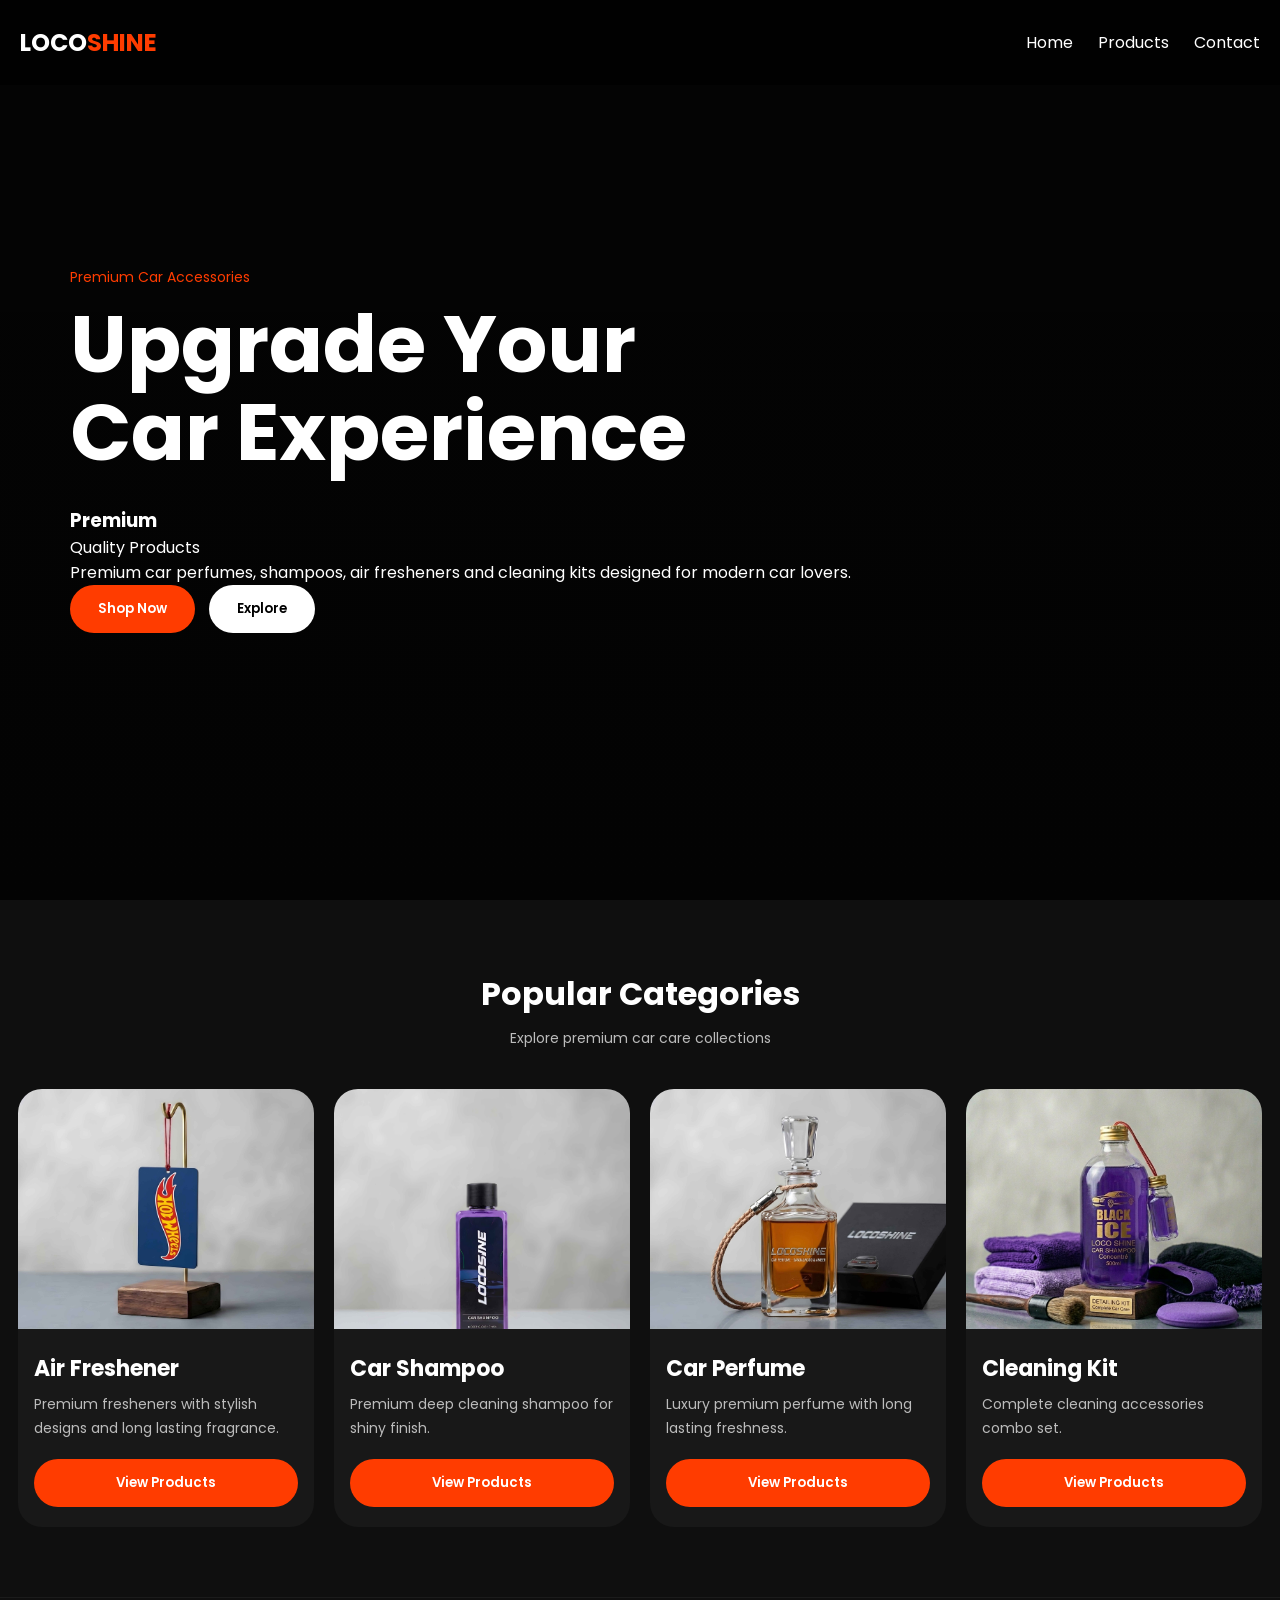
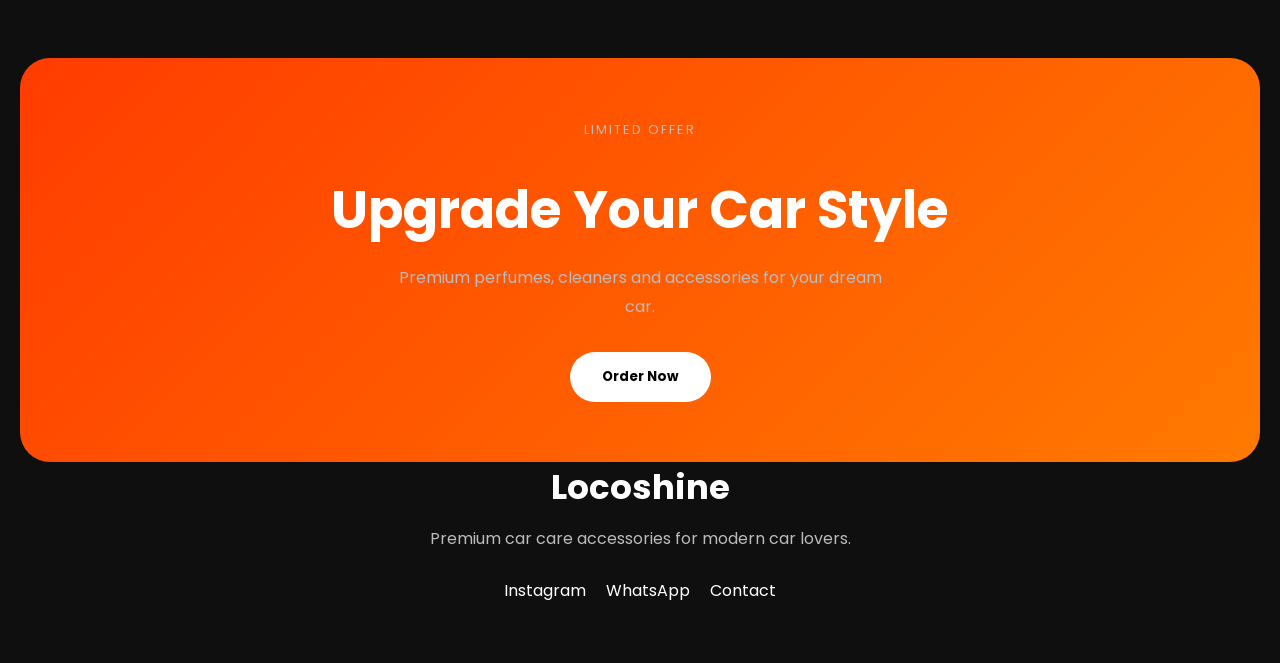
==== index.html @ 73f14bfa "first upload" ====
<!DOCTYPE html>
<html lang="en">

<head>                                                           

<meta charset="UTF-8">

<meta name="viewport" content="width=device-width, initial-scale=1.0">

<title>Locoshine | Premium Car Care & Accessories</title>

<link rel="stylesheet" href="style.css">

<link rel="preconnect" href="https://fonts.googleapis.com">

<link rel="preconnect" href="https://fonts.gstatic.com" crossorigin>

<link href="https://fonts.googleapis.com/css2?family=Poppins:wght@300;400;500;600;700&display=swap" rel="stylesheet">

<link rel="icon" href="photos/logo.jpg">

</head>

<body>

<!-- NAVBAR -->

<header class="navbar">

<div class="logo">
LOCO<span>SHINE</span>
</div>

<div class="menu-btn" id="menuBtn">
☰
</div>

<nav class="nav-links" id="navLinks">

<a href="#home">Home</a>

<a href="#products">Products</a>

<a href="contact.html">Contact</a>

</nav>

</header>

<!-- HERO -->

<section class="hero" id="home">

<div class="hero-content">

<p class="tag">
Premium Car Accessories
</p>

<h1>
Upgrade Your <br>
Car Experience
</h1>

<p class="hero-text">

<div class="hero-stats">

<div class="stat-box">
<h3>Premium</h3>
<p>Quality Products</p>
</div>
</div>

Premium car perfumes, shampoos, air fresheners and cleaning kits designed for modern car lovers.
</p>

<div class="hero-buttons">

<button class="shop-btn" onclick="scrollToProducts()">
Shop Now
</button>

<button class="explore-btn" onclick="scrollToProducts()">
Explore
</button>

</div>

</div>

</section>

<!-- PRODUCTS -->

<section class="products" id="products">

    <div class="section-title">
    <h2>Popular Categories</h2>
    <p>Explore premium car care collections</p>
    </div>
    
    <div class="product-grid">
    
    <!-- AIR FRESHENER -->
    
    <div class="card">
    
    <img src="photos/wheel.jpg">
    
    <h3>Air Freshener</h3>
    
    <p>
    Premium fresheners with stylish designs and long lasting fragrance.
    </p>
    
    <a href="air-freshener.html">
    <button>
    View Products
    </button>
    </a>
    
    </div>
    
    <!-- SHAMPOO -->
    
    <div class="card">
    
    <img src="photos/car shambo.jpg">
    
    <h3>Car Shampoo</h3>
    
    <p>
    Premium deep cleaning shampoo for shiny finish.
    </p>
    
    <a href="car-shampoo.html">
    <button>
    View Products
    </button>
    </a>
    
    </div>
    
    <!-- PERFUME -->
    
    <div class="card">
    
    <img src="photos/car prefume.jpg">
    
    <h3>Car Perfume</h3>
    
    <p>
    Luxury premium perfume with long lasting freshness.
    </p>
    
    <a href="car-perfume.html">
    <button>
    View Products
    </button>
    </a>
    
    </div>
    
    <!-- CLEANING KIT -->
    
    <div class="card">
    
    <img src="photos/cleaning kit.jpg">
    
    <h3>Cleaning Kit</h3>
    
    <p>
    Complete cleaning accessories combo set.
    </p>
    
    <a href="cleaning-kit.html">
    <button>
    View Products
    </button>
    </a>
    
    </div>
    
    </div>
    
    </section>

<!-- FOOTER -->

<footer class="footer">

<section class="offer-section">

<div class="offer-box">
<p class="offer-tag">
LIMITED OFFER
</p>
<h2>
Upgrade Your Car Style
</h2>
<p>
Premium perfumes, cleaners and accessories for your dream car.
</p>
<a href="https://wa.me/917592838256" target="_blank">
<button>
Order Now
</button>
</a>
</div>
</section>

<h2>Locoshine</h2>

<p>
Premium car care accessories for modern car lovers.
</p>

<div class="footer-links">

<a href="https://www.instagram.com/locoshineofficial?utm_source=ig_web_button_share_sheet&igsh=ZDNlZDc0MzIxNw==">Instagram</a>

<a href="https://wa.me/917592838256">WhatsApp</a>

<a href="contact.html">Contact</a>

</div>

</footer>

<script>

const menuBtn = document.getElementById("menuBtn");

const navLinks = document.getElementById("navLinks");

menuBtn.addEventListener("click", () => {

navLinks.classList.toggle("active");

});

function scrollToProducts(){

document.getElementById("products").scrollIntoView({
behavior:"smooth"
});

}

function buyNow(productName){

const phoneNumber = "917592838256";

const message =
`Hi Locoshine, I want to order ${productName}`;

const whatsappURL =
`https://wa.me/${phoneNumber}?text=${encodeURIComponent(message)}`;

window.open(whatsappURL, "_blank");

}

</script>



</body>
</html>
---- style.css ----
*{
    margin:0;
    padding:0;
    box-sizing:border-box;
    }
    
    html{
    scroll-behavior:smooth;
    }
    
    body{
    font-family:'Poppins',sans-serif;
    background:#0f0f0f;
    color:white;
    overflow-x:hidden;
    }
    
    a{
    text-decoration:none;
    }
    
    button{
    cursor:pointer;
    border:none;
    font-family:'Poppins',sans-serif;
    }
    
    /* NAVBAR */
    
    .navbar{
    width:100%;
    padding:18px 20px;
    display:flex;
    justify-content:space-between;
    align-items:center;
    position:fixed;
    top:0;
    z-index:1000;
    background:rgba(0,0,0,0.6);
    backdrop-filter:blur(10px);
    }
    
    .logo{
    font-size:24px;
    font-weight:700;
    }
    
    .logo span{
    color:#ff3c00;
    }
    
    .menu-btn{
    font-size:28px;
    display:block;
    cursor:pointer;
    }
    
    .nav-links{
    position:absolute;
    top:70px;
    right:-100%;
    width:220px;
    background:#181818;
    display:flex;
    flex-direction:column;
    padding:20px;
    border-radius:20px;
    transition:0.4s;
    }
    
    .nav-links.active{
    right:20px;
    }
    
    .nav-links a{
    color:white;
    margin:12px 0;
    font-size:16px;
    }
    
    /* HERO */
    
    .hero{
    min-height:100vh;
    padding:120px 20px 60px;
    display:flex;
    align-items:center;
    background:
    linear-gradient(rgba(0,0,0,0.75),rgba(0,0,0,0.8)),
    url('https://images.unsplash.com/photo-1503376780353-7e6692767b70?q=80&w=1600&auto=format&fit=crop');
    
    background-size:cover;
    background-position:center;
    position:relative;
    }
    
    .hero-content{
    width:100%;
    }
    
    .tag{
    color:#ff3c00;
    margin-bottom:12px;
    font-size:14px;
    }
    
    .hero h1{
    font-size:42px;
    line-height:1.1;
    margin-bottom:20px;
    }
    
    .hero-text{
    color:#d4d4d4;
    line-height:1.8;
    margin-bottom:30px;
    font-size:15px;
    max-width:500px;
    }
    
    .hero-buttons{
    display:flex;
    gap:14px;
    flex-wrap:wrap;
    }
    
    .shop-btn{
    padding:14px 28px;
    border-radius:50px;
    background:#ff3c00;
    color:white;
    font-weight:600;
    }
    
    .explore-btn{
    padding:14px 28px;
    border-radius:50px;
    background:white;
    color:black;
    font-weight:600;
    }
    
    /* PRODUCTS */
    
    .products{
    padding:70px 18px;
    }
    
    .section-title{
    text-align:center;
    margin-bottom:40px;
    }
    
    .section-title h2{
    font-size:32px;
    margin-bottom:10px;
    }
    
    .section-title p{
    color:#bcbcbc;
    font-size:14px;
    }
    
    .product-grid{
    display:grid;
    grid-template-columns:1fr;
    gap:20px;
    }
    
    .card{
    background:#181818;
    border-radius:24px;
    overflow:hidden;
    transition:0.3s;
    }
    
    .card:hover{
    transform:translateY(-5px);
    }
    
    .card img{
    width:100%;
    height:240px;
    object-fit:cover;
    }
    
    .card h3{
    padding:16px 16px 8px;
    font-size:22px;
    }
    
    .card p{
    padding:0 16px;
    color:#bcbcbc;
    font-size:14px;
    line-height:1.7;
    }
    
    .card button{
    width:calc(100% - 32px);
    margin:18px 16px 20px;
    padding:14px;
    border-radius:50px;
    background:#ff3c00;
    color:white;
    font-weight:600;
    }
    
    /* FOOTER */
    
    .footer{
    padding:60px 20px;
    text-align:center;
    }
    
    .footer h2{
    font-size:34px;
    margin-bottom:12px;
    }
    
    .footer p{
    color:#bcbcbc;
    max-width:500px;
    margin:auto;
    line-height:1.8;
    }
    
    .footer-links{
    margin-top:25px;
    display:flex;
    justify-content:center;
    gap:20px;
    flex-wrap:wrap;
    }





@media(min-width:1100px){

  .product-grid{
    grid-template-columns:repeat(4,1fr);
  }

}

/* PREMIUM EFFECTS */


.offer-box{
  background:linear-gradient(135deg,#ff3c00,#ff7a00);
  border-radius:30px;
  padding:60px 25px;
  text-align:center;
}

.offer-tag{
  font-size:13px;
  margin-bottom:12px;
  letter-spacing:2px;
}

.offer-box h2{
  font-size:38px;
  margin-bottom:15px;
}

.offer-box p{
  max-width:500px;
  margin:auto;
  line-height:1.8;
  margin-bottom:30px;
}

.offer-box button{
  padding:15px 32px;
  border:none;
  border-radius:50px;
  background:white;
  color:black;
  font-weight:700;
}

.floating-whatsapp{
  position:fixed;
  bottom:20px;
  right:20px;
  background:#25D366;
  color:white;
  padding:15px 22px;
  border-radius:50px;
  font-weight:600;
  z-index:1000;
  box-shadow:0 10px 30px rgba(0,0,0,0.3);
}

.footer{
  border-top:1px solid rgba(255,255,255,0.05);
}

@media(min-width:768px){

  .hero h1{
    font-size:80px;
  }

  .offer-box h2{
    font-size:52px;
  }

}
    
    .footer-links a{
    color:white;
    }
    
    /* CONTACT PAGE */
    
    .contact-page{
    min-height:100vh;
    display:flex;
    justify-content:center;
    align-items:center;
    padding:120px 20px 40px;
    }
    
    .contact-box{
    width:100%;
    max-width:500px;
    background:#181818;
    padding:30px;
    border-radius:24px;
    }
    
    .contact-box h1{
    text-align:center;
    margin-bottom:25px;
    }
    
    .contact-box form{
    display:flex;
    flex-direction:column;
    gap:18px;
    }
    
    .contact-box input,
    .contact-box textarea{
    padding:16px;
    border:none;
    border-radius:14px;
    background:#242424;
    color:white;
    }
    
    .contact-box textarea{
    min-height:120px;
    resize:none;
    }
    
    .contact-box button{
    padding:16px;
    border:none;
    border-radius:50px;
    background:#ff3c00;
    color:white;
    font-weight:600;
    }
    
    /* LAPTOP */
    
    @media(min-width:768px){
    
    .menu-btn{
    display:none;
    }
    
    .nav-links{
    position:static;
    width:auto;
    background:none;
    flex-direction:row;
    padding:0;
    }
    
    .nav-links a{
    margin-left:25px;
    }
    
    .hero{
    padding:120px 70px;
    }
    
    .hero h1{
    font-size:72px;
    }
    
    .product-grid{
    grid-template-columns:repeat(2,1fr);
    }
    
    }
    
    @media(min-width:1100px){
    
    .product-grid{
    grid-template-columns:repeat(4,1fr);
    }
    
    }
    
    /* PREMIUM EFFECTS */
    
    .offer-box{
    background:linear-gradient(135deg,#ff3c00,#ff7a00);
    border-radius:30px;
    padding:60px 25px;
    text-align:center;
    }
    
    .offer-tag{
    font-size:13px;
    margin-bottom:12px;
    letter-spacing:2px;
    }
    
    .offer-box h2{
    font-size:38px;
    margin-bottom:15px;
    }
    
    .offer-box p{
    max-width:500px;
    margin:auto;
    line-height:1.8;
    margin-bottom:30px;
    }
    
    .offer-box button{
    padding:15px 32px;
    border:none;
    border-radius:50px;
    background:white;
    color:black;
    font-weight:700;
    }
    
   /* PRODUCT DETAIL */

.thumbnail-row{
    display:flex;
    gap:12px;
    margin-top:15px;
    }
    
    .thumbnail-row img{
    width:80px;
    height:80px;
    object-fit:cover;
    border-radius:12px;
    cursor:pointer;
    border:2px solid #222;
    }
    
    .product-info h1{
    font-size:32px;
    margin-bottom:10px;
    }
    
    .product-info h2{
    color:#ff3c00;
    margin-bottom:20px;
    }
    
    .buy-btn,
    .back-btn{
    width:100%;
    padding:15px;
    margin-top:15px;
    border-radius:50px;
    font-weight:600;
    }
    
    .buy-btn{
    background:#25D366;
    color:white;
    }
    
    .back-btn{
    background:#242424;
    color:white;
    }



@media(min-width:1100px){

    .product-grid{
      grid-template-columns:repeat(4,1fr);
    }
  
  }
  
  /* PREMIUM EFFECTS */
  
  
  .offer-box{
    background:linear-gradient(135deg,#ff3c00,#ff7a00);
    border-radius:30px;
    padding:60px 25px;
    text-align:center;
  }
  
  .offer-tag{
    font-size:13px;
    margin-bottom:12px;
    letter-spacing:2px;
  }
  
  .offer-box h2{
    font-size:38px;
    margin-bottom:15px;
  }
  
  .offer-box p{
    max-width:500px;
    margin:auto;
    line-height:1.8;
    margin-bottom:30px;
  }
  
  .offer-box button{
    padding:15px 32px;
    border:none;
    border-radius:50px;
    background:white;
    color:black;
    font-weight:700;
  }
  
  .floating-whatsapp{
    position:fixed;
    bottom:20px;
    right:20px;
    background:#25D366;
    color:white;
    padding:15px 22px;
    border-radius:50px;
    font-weight:600;
    z-index:1000;
    box-shadow:0 10px 30px rgba(0,0,0,0.3);
  }
  
  .footer{
    border-top:1px solid rgba(255,255,255,0.05);
  }
  
  @media(min-width:768px){
  
    .hero h1{
      font-size:80px;
    }
  
    .offer-box h2{
      font-size:52px;
    }
  
  }


  /* PRODUCT DETAIL IMAGE FIX */

.product-page{
    display:flex;
    flex-direction:column;
    align-items:center;
    padding:120px 20px 40px;
    gap:30px;
    }
    
    .product-image{
    width:100%;
    max-width:400px;
    height:400px;
    overflow:hidden;
    border-radius:20px;
    background:#181818;
    }
    
    .product-image img{
    width:100%;
    height:100%;
    object-fit:cover;
    display:block;
    }
    
    .product-info{
    width:100%;
    max-width:500px;
    background:#181818;
    padding:25px;
    border-radius:20px;
    }
    
    .thumbnail-row{
    display:flex;
    gap:10px;
    margin-top:15px;
    justify-content:center;
    }
    
    .thumbnail-row img{
    width:80px;
    height:80px;
    object-fit:cover;
    border-radius:12px;
    cursor:pointer;
    border:2px solid #333;
    }
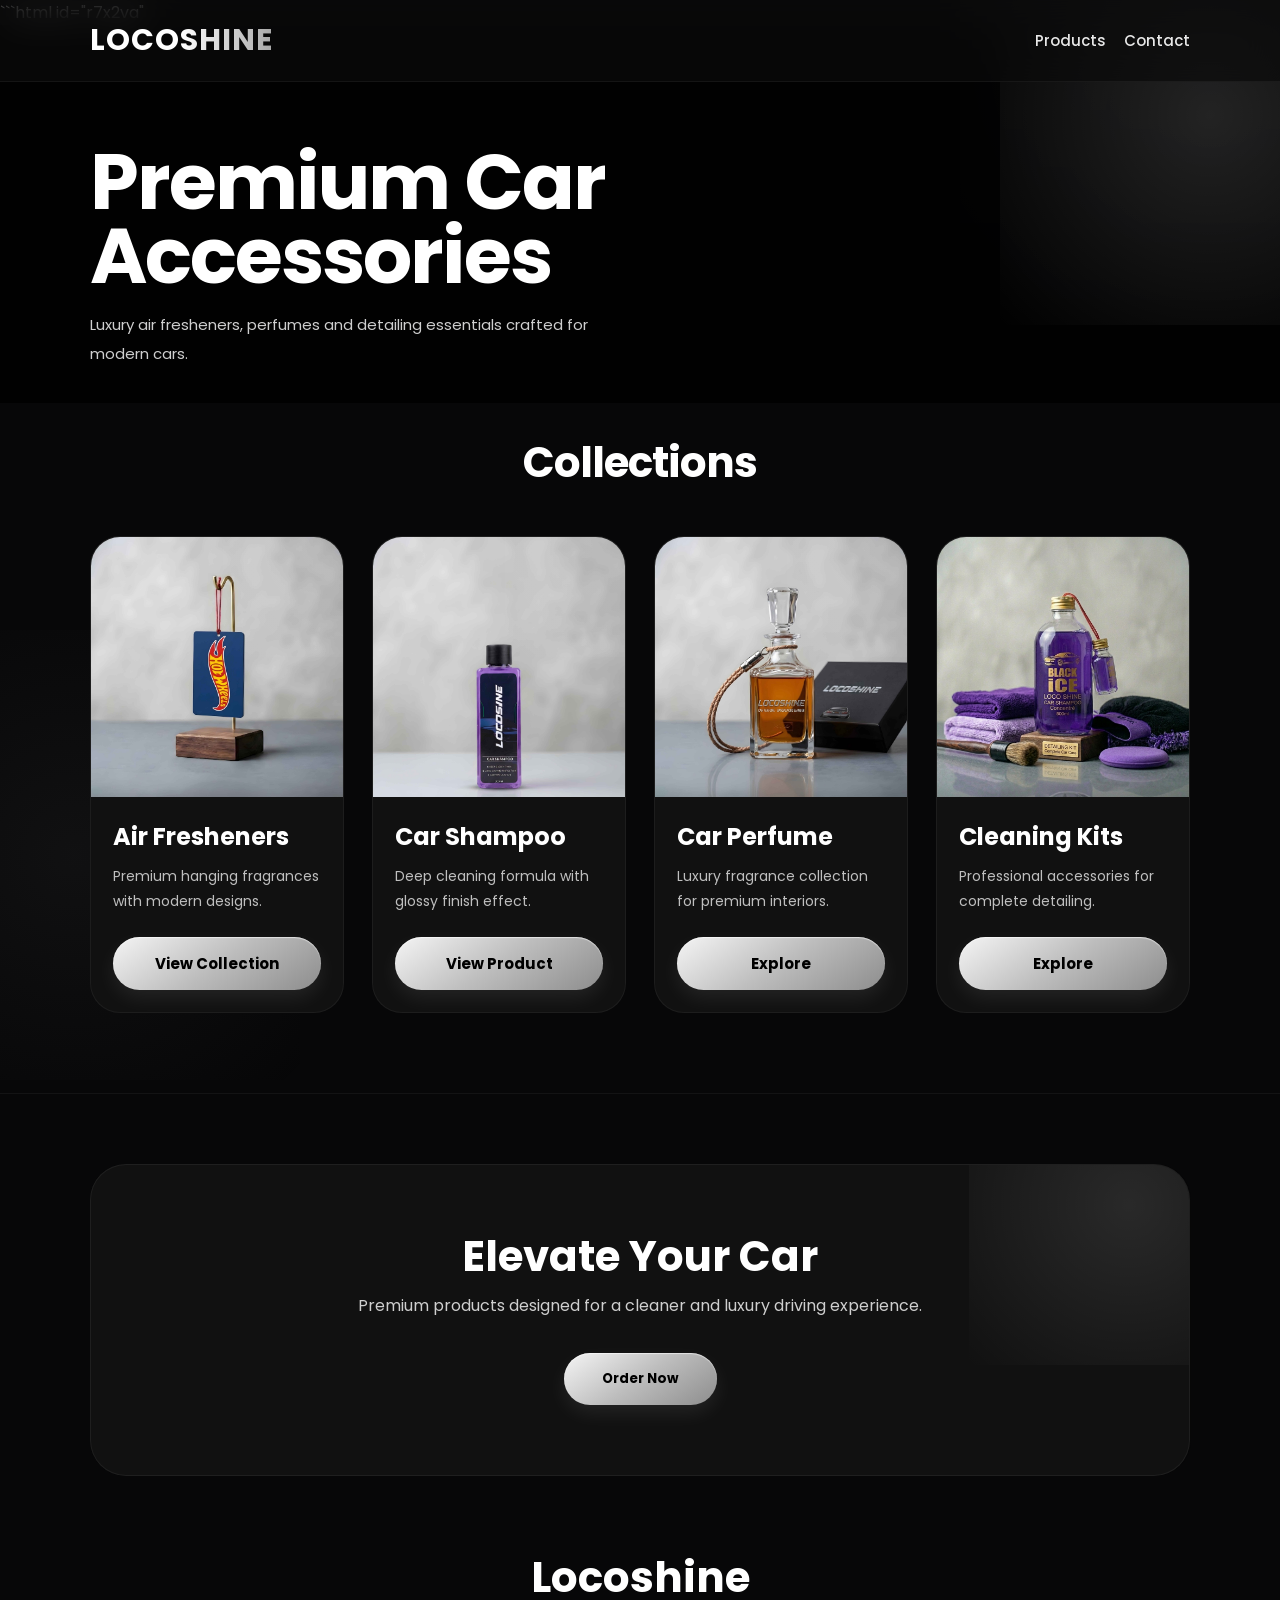
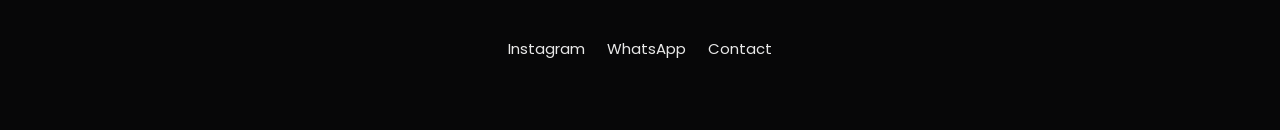
==== commit 89cffadf: "updated silver theme perfume page" ====
--- a/index.html
+++ b/index.html
@@ -1,7 +1,7 @@
 <!DOCTYPE html>
 <html lang="en">
 
-<head>                                                           
+<head> 
 
 <meta charset="UTF-8">
 
@@ -21,6 +21,7 @@
 
 </head>
 
+```html id="r7x2va"
 <body>
 
 <!-- NAVBAR -->
@@ -37,8 +38,6 @@
 
 <nav class="nav-links" id="navLinks">
 
-<a href="#home">Home</a>
-
 <a href="#products">Products</a>
 
 <a href="contact.html">Contact</a>
@@ -49,180 +48,172 @@
 
 <!-- HERO -->
 
-<section class="hero" id="home">
+<section class="hero">
 
 <div class="hero-content">
 
-<p class="tag">
-Premium Car Accessories
-</p>
-
 <h1>
-Upgrade Your <br>
-Car Experience
+Premium Car<br>
+Accessories
 </h1>
 
 <p class="hero-text">
-
-<div class="hero-stats">
-
-<div class="stat-box">
-<h3>Premium</h3>
-<p>Quality Products</p>
-</div>
-</div>
-
-Premium car perfumes, shampoos, air fresheners and cleaning kits designed for modern car lovers.
-</p>
-
-<div class="hero-buttons">
-
-<button class="shop-btn" onclick="scrollToProducts()">
-Shop Now
-</button>
-
-<button class="explore-btn" onclick="scrollToProducts()">
+Luxury air fresheners, perfumes and detailing essentials crafted for modern cars.
+</p>
+
+</div>
+
+</section>
+
+<!-- PRODUCTS -->
+
+<section class="products" id="products">
+
+<div class="section-title">
+
+<h2>Collections</h2>
+
+</div>
+
+<div class="product-grid">
+
+<!-- AIR -->
+
+<div class="card">
+
+<img src="photos/wheel.jpg">
+
+<h3>Air Fresheners</h3>
+
+<p>
+Premium hanging fragrances with modern designs.
+</p>
+
+<a href="air-freshener.html">
+
+<button>
+View Collection
+</button>
+
+</a>
+
+</div>
+
+<!-- SHAMPOO -->
+
+<div class="card">
+
+<img src="photos/car shambo.jpg">
+
+<h3>Car Shampoo</h3>
+
+<p>
+Deep cleaning formula with glossy finish effect.
+</p>
+
+<a href="car-shampoo.html">
+
+<button>
+View Product
+</button>
+
+</a>
+
+</div>
+
+<!-- PERFUME -->
+
+<div class="card">
+
+<img src="photos/car prefume.jpg">
+
+<h3>Car Perfume</h3>
+
+<p>
+Luxury fragrance collection for premium interiors.
+</p>
+
+<a href="car-perfume.html">
+
+<button>
 Explore
 </button>
 
+</a>
+
+</div>
+
+<!-- KIT -->
+
+<div class="card">
+
+<img src="photos/cleaning kit.jpg">
+
+<h3>Cleaning Kits</h3>
+
+<p>
+Professional accessories for complete detailing.
+</p>
+
+<a href="cleaning-kit.html">
+
+<button>
+Explore
+</button>
+
+</a>
+
 </div>
 
 </div>
 
 </section>
 
-<!-- PRODUCTS -->
-
-<section class="products" id="products">
-
-    <div class="section-title">
-    <h2>Popular Categories</h2>
-    <p>Explore premium car care collections</p>
-    </div>
-    
-    <div class="product-grid">
-    
-    <!-- AIR FRESHENER -->
-    
-    <div class="card">
-    
-    <img src="photos/wheel.jpg">
-    
-    <h3>Air Freshener</h3>
-    
-    <p>
-    Premium fresheners with stylish designs and long lasting fragrance.
-    </p>
-    
-    <a href="air-freshener.html">
-    <button>
-    View Products
-    </button>
-    </a>
-    
-    </div>
-    
-    <!-- SHAMPOO -->
-    
-    <div class="card">
-    
-    <img src="photos/car shambo.jpg">
-    
-    <h3>Car Shampoo</h3>
-    
-    <p>
-    Premium deep cleaning shampoo for shiny finish.
-    </p>
-    
-    <a href="car-shampoo.html">
-    <button>
-    View Products
-    </button>
-    </a>
-    
-    </div>
-    
-    <!-- PERFUME -->
-    
-    <div class="card">
-    
-    <img src="photos/car prefume.jpg">
-    
-    <h3>Car Perfume</h3>
-    
-    <p>
-    Luxury premium perfume with long lasting freshness.
-    </p>
-    
-    <a href="car-perfume.html">
-    <button>
-    View Products
-    </button>
-    </a>
-    
-    </div>
-    
-    <!-- CLEANING KIT -->
-    
-    <div class="card">
-    
-    <img src="photos/cleaning kit.jpg">
-    
-    <h3>Cleaning Kit</h3>
-    
-    <p>
-    Complete cleaning accessories combo set.
-    </p>
-    
-    <a href="cleaning-kit.html">
-    <button>
-    View Products
-    </button>
-    </a>
-    
-    </div>
-    
-    </div>
-    
-    </section>
-
-<!-- FOOTER -->
+<!-- OFFER -->
 
 <footer class="footer">
 
 <section class="offer-section">
 
 <div class="offer-box">
-<p class="offer-tag">
-LIMITED OFFER
-</p>
+
 <h2>
-Upgrade Your Car Style
+Elevate Your Car
 </h2>
-<p>
-Premium perfumes, cleaners and accessories for your dream car.
-</p>
+
+<p>
+Premium products designed for a cleaner and luxury driving experience.
+</p>
+
 <a href="https://wa.me/917592838256" target="_blank">
+
 <button>
 Order Now
 </button>
-</a>
-</div>
+
+</a>
+
+</div>
+
 </section>
 
-<h2>Locoshine</h2>
-
-<p>
-Premium car care accessories for modern car lovers.
-</p>
+<h2>
+Locoshine
+</h2>
 
 <div class="footer-links">
 
-<a href="https://www.instagram.com/locoshineofficial?utm_source=ig_web_button_share_sheet&igsh=ZDNlZDc0MzIxNw==">Instagram</a>
-
-<a href="https://wa.me/917592838256">WhatsApp</a>
-
-<a href="contact.html">Contact</a>
+<a href="https://www.instagram.com/locoshineofficial?utm_source=ig_web_button_share_sheet&igsh=ZDNlZDc0MzIxNw==">
+Instagram
+</a>
+
+<a href="https://wa.me/917592838256">
+WhatsApp
+</a>
+
+<a href="contact.html">
+Contact
+</a>
 
 </div>
 
@@ -240,31 +231,9 @@
 
 });
 
-function scrollToProducts(){
-
-document.getElementById("products").scrollIntoView({
-behavior:"smooth"
-});
-
-}
-
-function buyNow(productName){
-
-const phoneNumber = "917592838256";
-
-const message =
-`Hi Locoshine, I want to order ${productName}`;
-
-const whatsappURL =
-`https://wa.me/${phoneNumber}?text=${encodeURIComponent(message)}`;
-
-window.open(whatsappURL, "_blank");
-
-}
-
 </script>
 
-
-
 </body>
-</html>+
+
+</html>
--- a/style.css
+++ b/style.css
@@ -1,619 +1,777 @@
+
+/* =========================
+   RESET
+========================= */
+
 *{
-    margin:0;
-    padding:0;
-    box-sizing:border-box;
-    }
-    
-    html{
-    scroll-behavior:smooth;
-    }
-    
-    body{
-    font-family:'Poppins',sans-serif;
-    background:#0f0f0f;
-    color:white;
-    overflow-x:hidden;
-    }
-    
-    a{
-    text-decoration:none;
-    }
-    
-    button{
-    cursor:pointer;
-    border:none;
-    font-family:'Poppins',sans-serif;
-    }
-    
-    /* NAVBAR */
-    
-    .navbar{
-    width:100%;
-    padding:18px 20px;
-    display:flex;
-    justify-content:space-between;
-    align-items:center;
-    position:fixed;
-    top:0;
-    z-index:1000;
-    background:rgba(0,0,0,0.6);
-    backdrop-filter:blur(10px);
-    }
-    
-    .logo{
-    font-size:24px;
-    font-weight:700;
-    }
-    
-    .logo span{
-    color:#ff3c00;
-    }
-    
-    .menu-btn{
-    font-size:28px;
-    display:block;
-    cursor:pointer;
-    }
-    
-    .nav-links{
-    position:absolute;
-    top:70px;
-    right:-100%;
-    width:220px;
-    background:#181818;
-    display:flex;
-    flex-direction:column;
-    padding:20px;
-    border-radius:20px;
-    transition:0.4s;
-    }
-    
-    .nav-links.active{
-    right:20px;
-    }
-    
-    .nav-links a{
-    color:white;
-    margin:12px 0;
-    font-size:16px;
-    }
-    
-    /* HERO */
-    
-    .hero{
-    min-height:100vh;
-    padding:120px 20px 60px;
-    display:flex;
-    align-items:center;
-    background:
-    linear-gradient(rgba(0,0,0,0.75),rgba(0,0,0,0.8)),
-    url('https://images.unsplash.com/photo-1503376780353-7e6692767b70?q=80&w=1600&auto=format&fit=crop');
-    
-    background-size:cover;
-    background-position:center;
-    position:relative;
-    }
-    
-    .hero-content{
-    width:100%;
-    }
-    
-    .tag{
-    color:#ff3c00;
-    margin-bottom:12px;
-    font-size:14px;
-    }
-    
-    .hero h1{
-    font-size:42px;
-    line-height:1.1;
-    margin-bottom:20px;
-    }
-    
-    .hero-text{
-    color:#d4d4d4;
-    line-height:1.8;
-    margin-bottom:30px;
-    font-size:15px;
-    max-width:500px;
-    }
-    
-    .hero-buttons{
-    display:flex;
-    gap:14px;
-    flex-wrap:wrap;
-    }
-    
-    .shop-btn{
-    padding:14px 28px;
-    border-radius:50px;
-    background:#ff3c00;
-    color:white;
-    font-weight:600;
-    }
-    
-    .explore-btn{
-    padding:14px 28px;
-    border-radius:50px;
-    background:white;
-    color:black;
-    font-weight:600;
-    }
-    
-    /* PRODUCTS */
-    
-    .products{
-    padding:70px 18px;
-    }
-    
-    .section-title{
-    text-align:center;
-    margin-bottom:40px;
-    }
-    
-    .section-title h2{
-    font-size:32px;
-    margin-bottom:10px;
-    }
-    
-    .section-title p{
-    color:#bcbcbc;
-    font-size:14px;
-    }
-    
-    .product-grid{
-    display:grid;
-    grid-template-columns:1fr;
-    gap:20px;
-    }
-    
-    .card{
-    background:#181818;
-    border-radius:24px;
-    overflow:hidden;
-    transition:0.3s;
-    }
-    
-    .card:hover{
-    transform:translateY(-5px);
-    }
-    
-    .card img{
-    width:100%;
-    height:240px;
-    object-fit:cover;
-    }
-    
-    .card h3{
-    padding:16px 16px 8px;
-    font-size:22px;
-    }
-    
-    .card p{
-    padding:0 16px;
-    color:#bcbcbc;
-    font-size:14px;
-    line-height:1.7;
-    }
-    
-    .card button{
-    width:calc(100% - 32px);
-    margin:18px 16px 20px;
-    padding:14px;
-    border-radius:50px;
-    background:#ff3c00;
-    color:white;
-    font-weight:600;
-    }
-    
-    /* FOOTER */
-    
-    .footer{
-    padding:60px 20px;
-    text-align:center;
-    }
-    
-    .footer h2{
-    font-size:34px;
-    margin-bottom:12px;
-    }
-    
-    .footer p{
-    color:#bcbcbc;
-    max-width:500px;
-    margin:auto;
-    line-height:1.8;
-    }
-    
-    .footer-links{
-    margin-top:25px;
-    display:flex;
-    justify-content:center;
-    gap:20px;
-    flex-wrap:wrap;
-    }
-
-
-
-
-
-@media(min-width:1100px){
-
+  margin:0;
+  padding:0;
+  box-sizing:border-box;
+  -webkit-tap-highlight-color:transparent;
+  }
+  
+  html{
+  scroll-behavior:smooth;
+  }
+  
+  body{
+  font-family:'Poppins',sans-serif;
+  background:#070708;
+  color:#ffffff;
+  overflow-x:hidden;
+  position:relative;
+  }
+  
+  /* =========================
+     PREMIUM BACKGROUND
+  ========================= */
+  
+  body::before{
+  content:'';
+  position:fixed;
+  top:-200px;
+  right:-180px;
+  width:500px;
+  height:500px;
+  background:radial-gradient(circle,rgba(255,255,255,0.08),transparent);
+  pointer-events:none;
+  z-index:-1;
+  }
+  
+  body::after{
+  content:'';
+  position:fixed;
+  bottom:-180px;
+  left:-150px;
+  width:450px;
+  height:450px;
+  background:radial-gradient(circle,rgba(180,180,180,0.06),transparent);
+  pointer-events:none;
+  z-index:-1;
+  }
+  
+  /* =========================
+     SCROLLBAR
+  ========================= */
+  
+  ::-webkit-scrollbar{
+  width:8px;
+  }
+  
+  ::-webkit-scrollbar-track{
+  background:#111;
+  }
+  
+  ::-webkit-scrollbar-thumb{
+  background:linear-gradient(#7d7d7d,#dcdcdc);
+  border-radius:20px;
+  }
+  
+  /* =========================
+     LINKS
+  ========================= */
+  
+  a{
+  text-decoration:none;
+  color:inherit;
+  }
+  
+  a:focus,
+  a:active{
+  outline:none;
+  box-shadow:none;
+  }
+  
+  /* =========================
+     PREMIUM BUTTONS
+  ========================= */
+  
+  button{
+  position:relative;
+  overflow:hidden;
+  cursor:pointer;
+  border:none;
+  font-family:'Poppins',sans-serif;
+  font-weight:700;
+  color:#000;
+  
+  background:
+  linear-gradient(
+  145deg,
+  #f5f5f5,
+  #bdbdbd,
+  #8d8d8d
+  );
+  
+  transition:
+  transform 0.25s ease,
+  box-shadow 0.25s ease,
+  filter 0.25s ease;
+  
+  box-shadow:
+  0 8px 20px rgba(255,255,255,0.08),
+  inset 0 1px 1px rgba(255,255,255,0.6);
+  
+  transform:translateZ(0);
+  will-change:transform;
+  
+  outline:none;
+  }
+  
+  /* GLOSS EFFECT */
+  
+  
+  
+  button::before{
+  content:'';
+  position:absolute;
+  top:0;
+  left:-150%;
+  width:45%;
+  height:100%;
+  
+  background:
+  linear-gradient(
+  90deg,
+  transparent,
+  rgba(255,255,255,0.45),
+  transparent
+  );
+  
+  transform:skewX(-25deg);
+  
+  animation:glossLoop 2.8s linear infinite;
+  
+  will-change:transform;
+  }
+  
+  /* INFINITE SMOOTH LOOP */
+  
+  @keyframes glossLoop{
+  
+  0%{
+  transform:
+  translateX(-220%)
+  skewX(-25deg);
+  }
+  
+  100%{
+  transform:
+  translateX(520%)
+  skewX(-25deg);
+  }
+  
+  }
+  
+  button:hover{
+  transform:translateY(-2px);
+  filter:brightness(1.05);
+  
+  box-shadow:
+  0 14px 35px rgba(255,255,255,0.12),
+  inset 0 1px 1px rgba(255,255,255,0.7);
+  }
+  
+  button:focus,
+  button:active{
+  outline:none;
+  box-shadow:none;
+  }
+  
+  /* =========================
+     NAVBAR
+  ========================= */
+  
+  .navbar{
+  position:fixed;
+  top:0;
+  left:0;
+  width:100%;
+  padding:18px 7%;
+  display:flex;
+  justify-content:space-between;
+  align-items:center;
+  z-index:1000;
+  
+  background:rgba(10,10,10,0.7);
+  backdrop-filter:blur(16px);
+  
+  border-bottom:1px solid rgba(255,255,255,0.05);
+  }
+  
+  .logo{
+  font-size:30px;
+  font-weight:700;
+  letter-spacing:1px;
+  color:#ffffff;
+  }
+  
+  
+  .logo span{
+  
+  background:linear-gradient(
+  90deg,
+  #ffffff,
+  #a8a8a8,
+  #ffffff
+  );
+  
+  background-size:200% auto;
+  
+  background-clip:text;
+  -webkit-background-clip:text;
+  
+  color:transparent;
+  -webkit-text-fill-color:transparent;
+  
+  animation:logoShine 4s linear infinite;
+  
+  }
+  
+  
+  .menu-btn{
+  display:block;
+  font-size:30px;
+  cursor:pointer;
+  color:white;
+  }
+  
+  .nav-links{
+  position:absolute;
+  top:82px;
+  right:-100%;
+  width:230px;
+  
+  padding:24px;
+  
+  background:rgba(18,18,18,0.96);
+  
+  border:1px solid rgba(255,255,255,0.06);
+  
+  border-radius:24px;
+  
+  display:flex;
+  flex-direction:column;
+  gap:18px;
+  
+  transition:0.35s ease;
+  
+  backdrop-filter:blur(18px);
+  }
+  
+  .nav-links.active{
+  right:20px;
+  }
+  
+  .nav-links a{
+  font-size:15px;
+  font-weight:500;
+  color:#e8e8e8;
+  }
+  
+  /* =========================
+     HERO
+  ========================= */
+  
+  .hero{
+  padding:120px 7% 35px;
+  
+  background:
+  linear-gradient(rgba(0,0,0,0.76),rgba(0,0,0,0.84)),
+  url('https://images.unsplash.com/photo-1503376780353-7e6692767b70?q=80&w=1800&auto=format&fit=crop');
+  
+  background-size:cover;
+  background-position:center;
+  
+  position:relative;
+  overflow:hidden;
+  }
+  
+  .hero::before{
+  content:'';
+  position:absolute;
+  
+  width:420px;
+  height:420px;
+  
+  background:
+  radial-gradient(circle,rgba(255,255,255,0.12),transparent);
+  
+  top:-120px;
+  right:-140px;
+  }
+  
+  .hero-content{
+  max-width:620px;
+  position:relative;
+  z-index:2;
+  }
+  
+  .hero h1{
+  font-size:78px;
+  line-height:0.95;
+  letter-spacing:-2px;
+  margin-bottom:18px;
+  }
+  
+  .hero-text{
+  font-size:15px;
+  line-height:1.9;
+  color:#cfcfcf;
+  max-width:520px;
+  }
+  
+  /* =========================
+     PRODUCTS
+  ========================= */
+  
+  .products{
+  padding:28px 7% 80px;
+  }
+  
+  .section-title{
+  text-align:center;
+  margin-bottom:42px;
+  }
+  
+  .section-title h2{
+  font-size:42px;
+  letter-spacing:-1px;
+  }
+  
+  /* =========================
+     GRID
+  ========================= */
+  
   .product-grid{
-    grid-template-columns:repeat(4,1fr);
-  }
-
-}
-
-/* PREMIUM EFFECTS */
-
-
-.offer-box{
-  background:linear-gradient(135deg,#ff3c00,#ff7a00);
+  display:grid;
+  grid-template-columns:1fr;
+  gap:28px;
+  }
+  
+  /* =========================
+     CARD
+  ========================= */
+  
+  .card{
+  position:relative;
+  
+  background:rgba(18,18,18,0.96);
+  
+  border:1px solid rgba(255,255,255,0.05);
+  
   border-radius:30px;
-  padding:60px 25px;
+  
+  overflow:hidden;
+  
+  backdrop-filter:blur(18px);
+  
+  transition:0.35s ease;
+  }
+  
+  .card::before{
+  content:'';
+  position:absolute;
+  
+  width:220px;
+  height:220px;
+  
+  background:
+  radial-gradient(circle,rgba(255,255,255,0.08),transparent);
+  
+  top:-100px;
+  right:-100px;
+  }
+  
+  .card:hover{
+  transform:translateY(-8px);
+  
+  border-color:rgba(255,255,255,0.12);
+  
+  box-shadow:0 15px 40px rgba(255,255,255,0.05);
+  }
+  
+  .card img{
+  width:100%;
+  height:260px;
+  object-fit:cover;
+  display:block;
+  }
+  
+  .card h3{
+  font-size:24px;
+  padding:22px 22px 10px;
+  position:relative;
+  z-index:2;
+  }
+  
+  .card p{
+  padding:0 22px;
+  font-size:14px;
+  line-height:1.8;
+  color:#bfbfbf;
+  position:relative;
+  z-index:2;
+  }
+  
+  .card button{
+  width:calc(100% - 44px);
+  margin:22px;
+  padding:15px;
+  border-radius:50px;
+  font-size:15px;
+  position:relative;
+  z-index:2;
+  }
+  
+  /* =========================
+     PRODUCT PAGE
+  ========================= */
+  
+  .product-page{
+  display:grid;
+  grid-template-columns:1fr;
+  gap:45px;
+  
+  padding:120px 7% 80px;
+  
+  align-items:center;
+  }
+  
+  .product-image{
+  background:#111;
+  
+  border-radius:30px;
+  
+  overflow:hidden;
+  
+  border:1px solid rgba(255,255,255,0.05);
+  }
+  
+  .product-image img{
+  width:100%;
+  display:block;
+  object-fit:cover;
+  }
+  
+  .thumbnail-row{
+  display:flex;
+  gap:12px;
+  margin-top:18px;
+  flex-wrap:wrap;
+  }
+  
+  .thumbnail-row img{
+  width:82px;
+  height:82px;
+  
+  border-radius:14px;
+  
+  object-fit:cover;
+  
+  cursor:pointer;
+  
+  border:2px solid rgba(255,255,255,0.08);
+  
+  transition:0.3s ease;
+  }
+  
+  .thumbnail-row img:hover{
+  transform:scale(1.05);
+  }
+  
+  .product-info{
+  background:rgba(18,18,18,0.96);
+  
+  border:1px solid rgba(255,255,255,0.06);
+  
+  padding:36px;
+  
+  border-radius:30px;
+  
+  backdrop-filter:blur(18px);
+  }
+  
+  .product-info h1{
+  font-size:42px;
+  line-height:1.1;
+  margin-bottom:12px;
+  }
+  
+  .product-info h2{
+  font-size:30px;
+  margin-bottom:20px;
+  color:#d7d7d7;
+  }
+  
+  .product-info p{
+  font-size:15px;
+  line-height:1.9;
+  color:#cfcfcf;
+  margin-bottom:25px;
+  }
+  
+  .buy-btn,
+  .back-btn{
+  width:100%;
+  padding:16px;
+  border-radius:50px;
+  font-size:15px;
+  margin-top:14px;
+  }
+  
+  /* =========================
+     CONTACT
+  ========================= */
+  
+  .contact-page{
+  min-height:100vh;
+  
+  display:flex;
+  justify-content:center;
+  align-items:center;
+  
+  padding:120px 20px;
+  }
+  
+  .contact-box{
+  width:100%;
+  max-width:540px;
+  
+  padding:38px;
+  
+  background:rgba(18,18,18,0.96);
+  
+  border:1px solid rgba(255,255,255,0.06);
+  
+  border-radius:30px;
+  
+  backdrop-filter:blur(18px);
+  }
+  
+  .contact-box h1{
+  font-size:38px;
   text-align:center;
-}
-
-.offer-tag{
-  font-size:13px;
+  margin-bottom:28px;
+  }
+  
+  .contact-box form{
+  display:flex;
+  flex-direction:column;
+  gap:18px;
+  }
+  
+  .contact-box input,
+  .contact-box textarea{
+  padding:18px;
+  
+  background:#1d1d1d;
+  
+  border:none;
+  
+  border-radius:16px;
+  
+  color:white;
+  
+  font-size:15px;
+  }
+  
+  .contact-box textarea{
+  min-height:140px;
+  resize:none;
+  }
+  
+  .contact-box button{
+  padding:16px;
+  border-radius:50px;
+  }
+  
+  /* =========================
+     OFFER SECTION
+  ========================= */
+  
+  .offer-section{
+  margin-bottom:70px;
+  }
+  
+  .offer-box{
+  position:relative;
+  
+  padding:70px 30px;
+  
+  border-radius:36px;
+  
+  background:rgba(18,18,18,0.96);
+  
+  border:1px solid rgba(255,255,255,0.06);
+  
+  overflow:hidden;
+  
+  text-align:center;
+  
+  backdrop-filter:blur(18px);
+  }
+  
+  .offer-box::before{
+  content:'';
+  position:absolute;
+  
+  width:320px;
+  height:320px;
+  
+  background:
+  radial-gradient(circle,rgba(255,255,255,0.1),transparent);
+  
+  top:-120px;
+  right:-100px;
+  }
+  
+  .offer-box h2{
+  font-size:52px;
+  line-height:1.05;
+  margin-bottom:18px;
+  position:relative;
+  z-index:2;
+  }
+  
+  .offer-box p{
+  max-width:600px;
+  
+  margin:auto;
+  
+  line-height:1.9;
+  
+  color:#cfcfcf;
+  
+  margin-bottom:32px;
+  
+  position:relative;
+  z-index:2;
+  }
+  
+  .offer-box button{
+  padding:16px 38px;
+  border-radius:50px;
+  position:relative;
+  z-index:2;
+  }
+  
+  /* =========================
+     FOOTER
+  ========================= */
+  
+  .footer{
+  padding:70px 7%;
+  text-align:center;
+  
+  border-top:1px solid rgba(255,255,255,0.05);
+  }
+  
+  .footer h2{
+  font-size:42px;
   margin-bottom:12px;
-  letter-spacing:2px;
-}
-
-.offer-box h2{
-  font-size:38px;
-  margin-bottom:15px;
-}
-
-.offer-box p{
-  max-width:500px;
-  margin:auto;
+  }
+  
+  .footer-links{
+  display:flex;
+  justify-content:center;
+  gap:22px;
+  margin-top:28px;
+  flex-wrap:wrap;
+  }
+  
+  .footer-links a{
+  font-size:15px;
+  color:#e9e9e9;
+  transition:0.3s ease;
+  }
+  
+  .footer-links a:hover{
+  color:white;
+  }
+  
+  /* =========================
+     MOBILE
+  ========================= */
+  
+  @media(max-width:768px){
+  
+  .hero{
+  padding:105px 7% 30px;
+  }
+  
+  .hero h1{
+  font-size:46px;
+  line-height:1.03;
+  }
+  
+  .hero-text{
+  font-size:14px;
   line-height:1.8;
-  margin-bottom:30px;
-}
-
-.offer-box button{
-  padding:15px 32px;
+  }
+  
+  .products{
+  padding-top:22px;
+  }
+  
+  .section-title h2{
+  font-size:32px;
+  }
+  
+  .product-info h1{
+  font-size:32px;
+  }
+  
+  .offer-box h2{
+  font-size:34px;
+  }
+  
+  .contact-box{
+  padding:28px;
+  }
+  
+  }
+  
+  /* =========================
+     TABLET
+  ========================= */
+  
+  @media(min-width:768px){
+  
+  .menu-btn{
+  display:none;
+  }
+  
+  .nav-links{
+  position:static;
+  width:auto;
+  background:none;
   border:none;
-  border-radius:50px;
-  background:white;
-  color:black;
-  font-weight:700;
-}
-
-.floating-whatsapp{
-  position:fixed;
-  bottom:20px;
-  right:20px;
-  background:#25D366;
-  color:white;
-  padding:15px 22px;
-  border-radius:50px;
-  font-weight:600;
-  z-index:1000;
-  box-shadow:0 10px 30px rgba(0,0,0,0.3);
-}
-
-.footer{
-  border-top:1px solid rgba(255,255,255,0.05);
-}
-
-@media(min-width:768px){
-
-  .hero h1{
-    font-size:80px;
-  }
-
-  .offer-box h2{
-    font-size:52px;
-  }
-
-}
-    
-    .footer-links a{
-    color:white;
-    }
-    
-    /* CONTACT PAGE */
-    
-    .contact-page{
-    min-height:100vh;
-    display:flex;
-    justify-content:center;
-    align-items:center;
-    padding:120px 20px 40px;
-    }
-    
-    .contact-box{
-    width:100%;
-    max-width:500px;
-    background:#181818;
-    padding:30px;
-    border-radius:24px;
-    }
-    
-    .contact-box h1{
-    text-align:center;
-    margin-bottom:25px;
-    }
-    
-    .contact-box form{
-    display:flex;
-    flex-direction:column;
-    gap:18px;
-    }
-    
-    .contact-box input,
-    .contact-box textarea{
-    padding:16px;
-    border:none;
-    border-radius:14px;
-    background:#242424;
-    color:white;
-    }
-    
-    .contact-box textarea{
-    min-height:120px;
-    resize:none;
-    }
-    
-    .contact-box button{
-    padding:16px;
-    border:none;
-    border-radius:50px;
-    background:#ff3c00;
-    color:white;
-    font-weight:600;
-    }
-    
-    /* LAPTOP */
-    
-    @media(min-width:768px){
-    
-    .menu-btn{
-    display:none;
-    }
-    
-    .nav-links{
-    position:static;
-    width:auto;
-    background:none;
-    flex-direction:row;
-    padding:0;
-    }
-    
-    .nav-links a{
-    margin-left:25px;
-    }
-    
-    .hero{
-    padding:120px 70px;
-    }
-    
-    .hero h1{
-    font-size:72px;
-    }
-    
-    .product-grid{
-    grid-template-columns:repeat(2,1fr);
-    }
-    
-    }
-    
-    @media(min-width:1100px){
-    
-    .product-grid{
-    grid-template-columns:repeat(4,1fr);
-    }
-    
-    }
-    
-    /* PREMIUM EFFECTS */
-    
-    .offer-box{
-    background:linear-gradient(135deg,#ff3c00,#ff7a00);
-    border-radius:30px;
-    padding:60px 25px;
-    text-align:center;
-    }
-    
-    .offer-tag{
-    font-size:13px;
-    margin-bottom:12px;
-    letter-spacing:2px;
-    }
-    
-    .offer-box h2{
-    font-size:38px;
-    margin-bottom:15px;
-    }
-    
-    .offer-box p{
-    max-width:500px;
-    margin:auto;
-    line-height:1.8;
-    margin-bottom:30px;
-    }
-    
-    .offer-box button{
-    padding:15px 32px;
-    border:none;
-    border-radius:50px;
-    background:white;
-    color:black;
-    font-weight:700;
-    }
-    
-   /* PRODUCT DETAIL */
-
-.thumbnail-row{
-    display:flex;
-    gap:12px;
-    margin-top:15px;
-    }
-    
-    .thumbnail-row img{
-    width:80px;
-    height:80px;
-    object-fit:cover;
-    border-radius:12px;
-    cursor:pointer;
-    border:2px solid #222;
-    }
-    
-    .product-info h1{
-    font-size:32px;
-    margin-bottom:10px;
-    }
-    
-    .product-info h2{
-    color:#ff3c00;
-    margin-bottom:20px;
-    }
-    
-    .buy-btn,
-    .back-btn{
-    width:100%;
-    padding:15px;
-    margin-top:15px;
-    border-radius:50px;
-    font-weight:600;
-    }
-    
-    .buy-btn{
-    background:#25D366;
-    color:white;
-    }
-    
-    .back-btn{
-    background:#242424;
-    color:white;
-    }
-
-
-
-@media(min-width:1100px){
-
-    .product-grid{
-      grid-template-columns:repeat(4,1fr);
-    }
-  
-  }
-  
-  /* PREMIUM EFFECTS */
-  
-  
-  .offer-box{
-    background:linear-gradient(135deg,#ff3c00,#ff7a00);
-    border-radius:30px;
-    padding:60px 25px;
-    text-align:center;
-  }
-  
-  .offer-tag{
-    font-size:13px;
-    margin-bottom:12px;
-    letter-spacing:2px;
-  }
-  
-  .offer-box h2{
-    font-size:38px;
-    margin-bottom:15px;
-  }
-  
-  .offer-box p{
-    max-width:500px;
-    margin:auto;
-    line-height:1.8;
-    margin-bottom:30px;
-  }
-  
-  .offer-box button{
-    padding:15px 32px;
-    border:none;
-    border-radius:50px;
-    background:white;
-    color:black;
-    font-weight:700;
-  }
-  
-  .floating-whatsapp{
-    position:fixed;
-    bottom:20px;
-    right:20px;
-    background:#25D366;
-    color:white;
-    padding:15px 22px;
-    border-radius:50px;
-    font-weight:600;
-    z-index:1000;
-    box-shadow:0 10px 30px rgba(0,0,0,0.3);
-  }
-  
-  .footer{
-    border-top:1px solid rgba(255,255,255,0.05);
-  }
-  
-  @media(min-width:768px){
-  
-    .hero h1{
-      font-size:80px;
-    }
-  
-    .offer-box h2{
-      font-size:52px;
-    }
-  
-  }
-
-
-  /* PRODUCT DETAIL IMAGE FIX */
-
-.product-page{
-    display:flex;
-    flex-direction:column;
-    align-items:center;
-    padding:120px 20px 40px;
-    gap:30px;
-    }
-    
-    .product-image{
-    width:100%;
-    max-width:400px;
-    height:400px;
-    overflow:hidden;
-    border-radius:20px;
-    background:#181818;
-    }
-    
-    .product-image img{
-    width:100%;
-    height:100%;
-    object-fit:cover;
-    display:block;
-    }
-    
-    .product-info{
-    width:100%;
-    max-width:500px;
-    background:#181818;
-    padding:25px;
-    border-radius:20px;
-    }
-    
-    .thumbnail-row{
-    display:flex;
-    gap:10px;
-    margin-top:15px;
-    justify-content:center;
-    }
-    
-    .thumbnail-row img{
-    width:80px;
-    height:80px;
-    object-fit:cover;
-    border-radius:12px;
-    cursor:pointer;
-    border:2px solid #333;
-    }+  padding:0;
+  flex-direction:row;
+  backdrop-filter:none;
+  }
+  
+  .product-grid{
+  grid-template-columns:repeat(2,1fr);
+  }
+  
+  .product-page{
+  grid-template-columns:1fr 1fr;
+  gap:60px;
+  }
+  
+  }
+  
+  /* =========================
+     LAPTOP
+  ========================= */
+  
+  @media(min-width:1200px){
+  
+  .product-grid{
+  grid-template-columns:repeat(4,1fr);
+  }
+  
+  }
+  
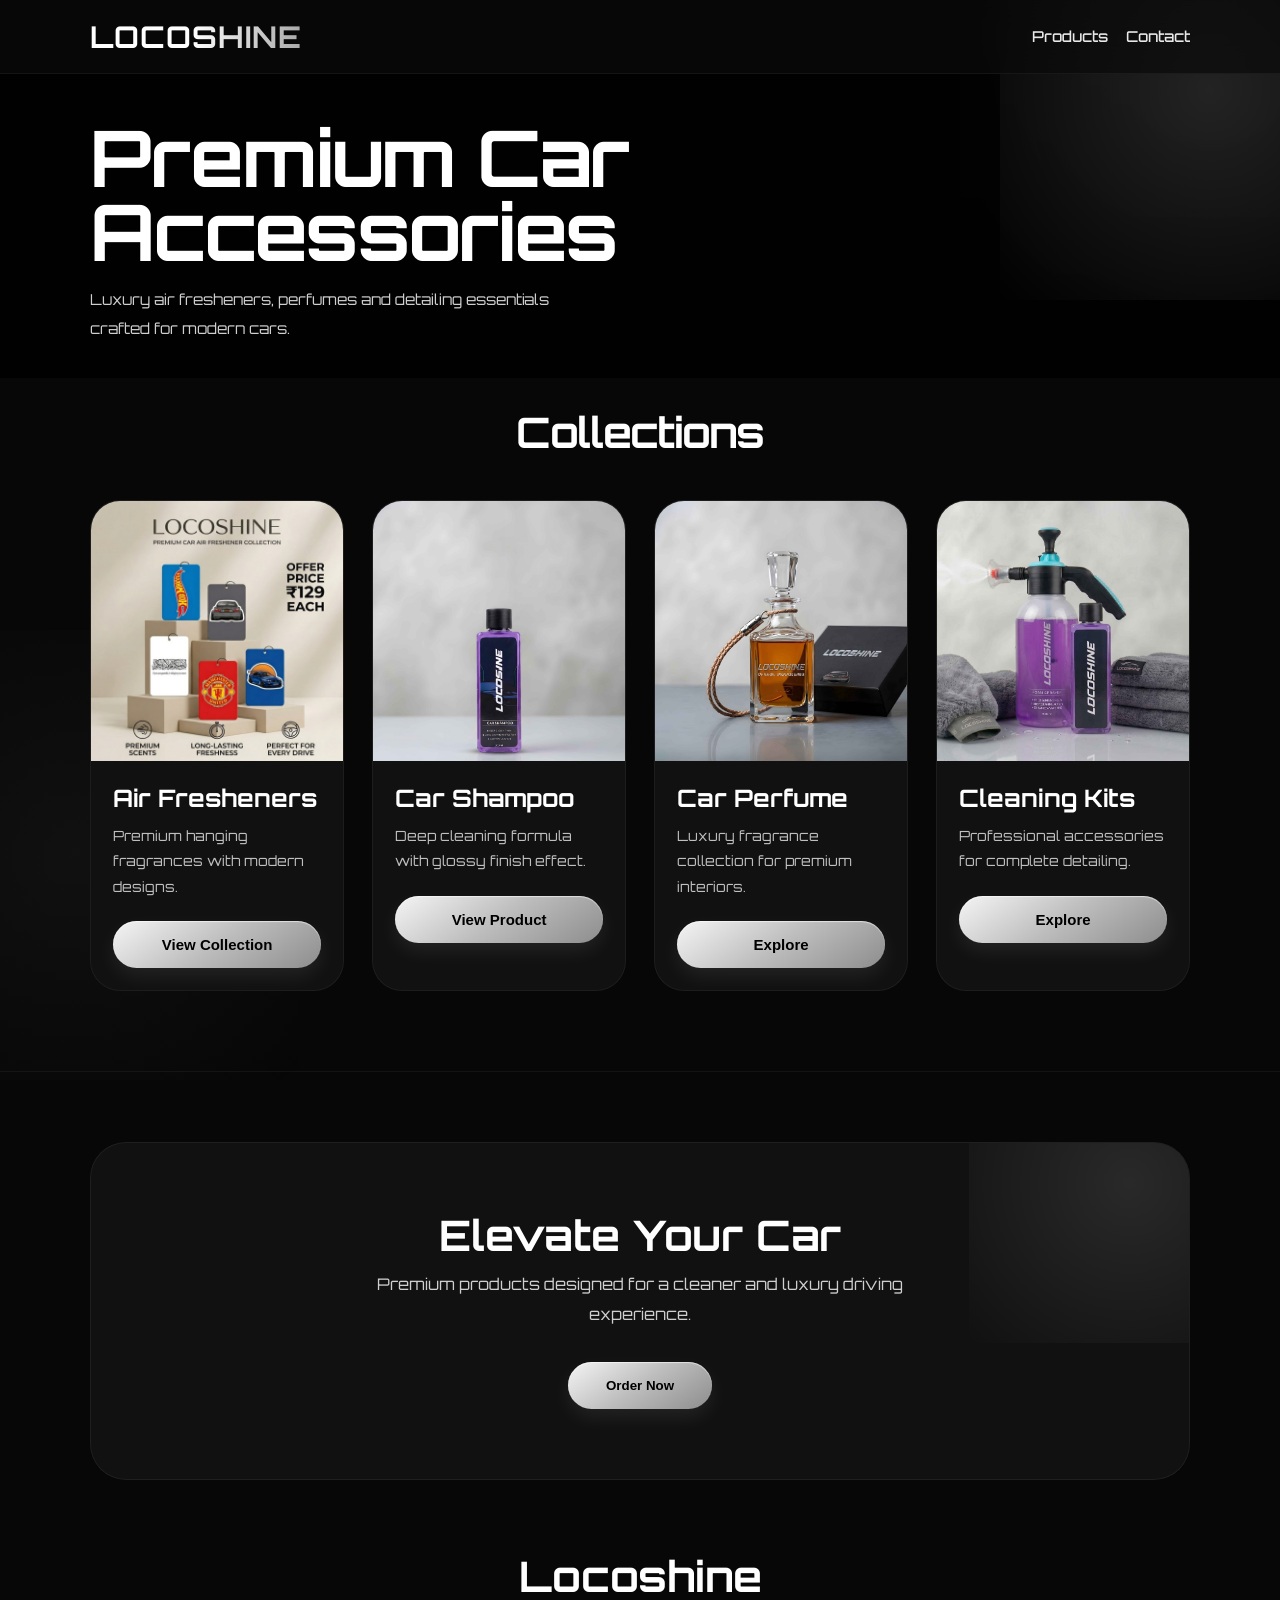
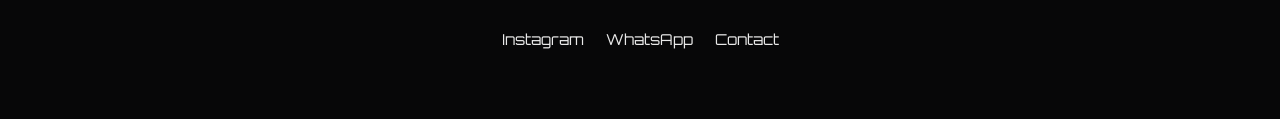
==== commit fc4fbae2: "updated fonts and video optimization" ====
--- a/index.html
+++ b/index.html
@@ -15,13 +15,12 @@
 
 <link rel="preconnect" href="https://fonts.gstatic.com" crossorigin>
 
-<link href="https://fonts.googleapis.com/css2?family=Poppins:wght@300;400;500;600;700&display=swap" rel="stylesheet">
+<link href="https://fonts.googleapis.com/css2?family=Orbitron:wght@500;700;900&display=swap" rel="stylesheet">
 
 <link rel="icon" href="photos/logo.jpg">
 
 </head>
 
-```html id="r7x2va"
 <body>
 
 <!-- NAVBAR -->
@@ -81,7 +80,7 @@
 
 <div class="card">
 
-<img src="photos/wheel.jpg">
+<img src="photos/air.jpg">
 
 <h3>Air Fresheners</h3>
 
--- a/style.css
+++ b/style.css
@@ -15,7 +15,7 @@
   }
   
   body{
-  font-family:'Poppins',sans-serif;
+   font-family:'Orbitron', sans-serif;
   background:#070708;
   color:#ffffff;
   overflow-x:hidden;
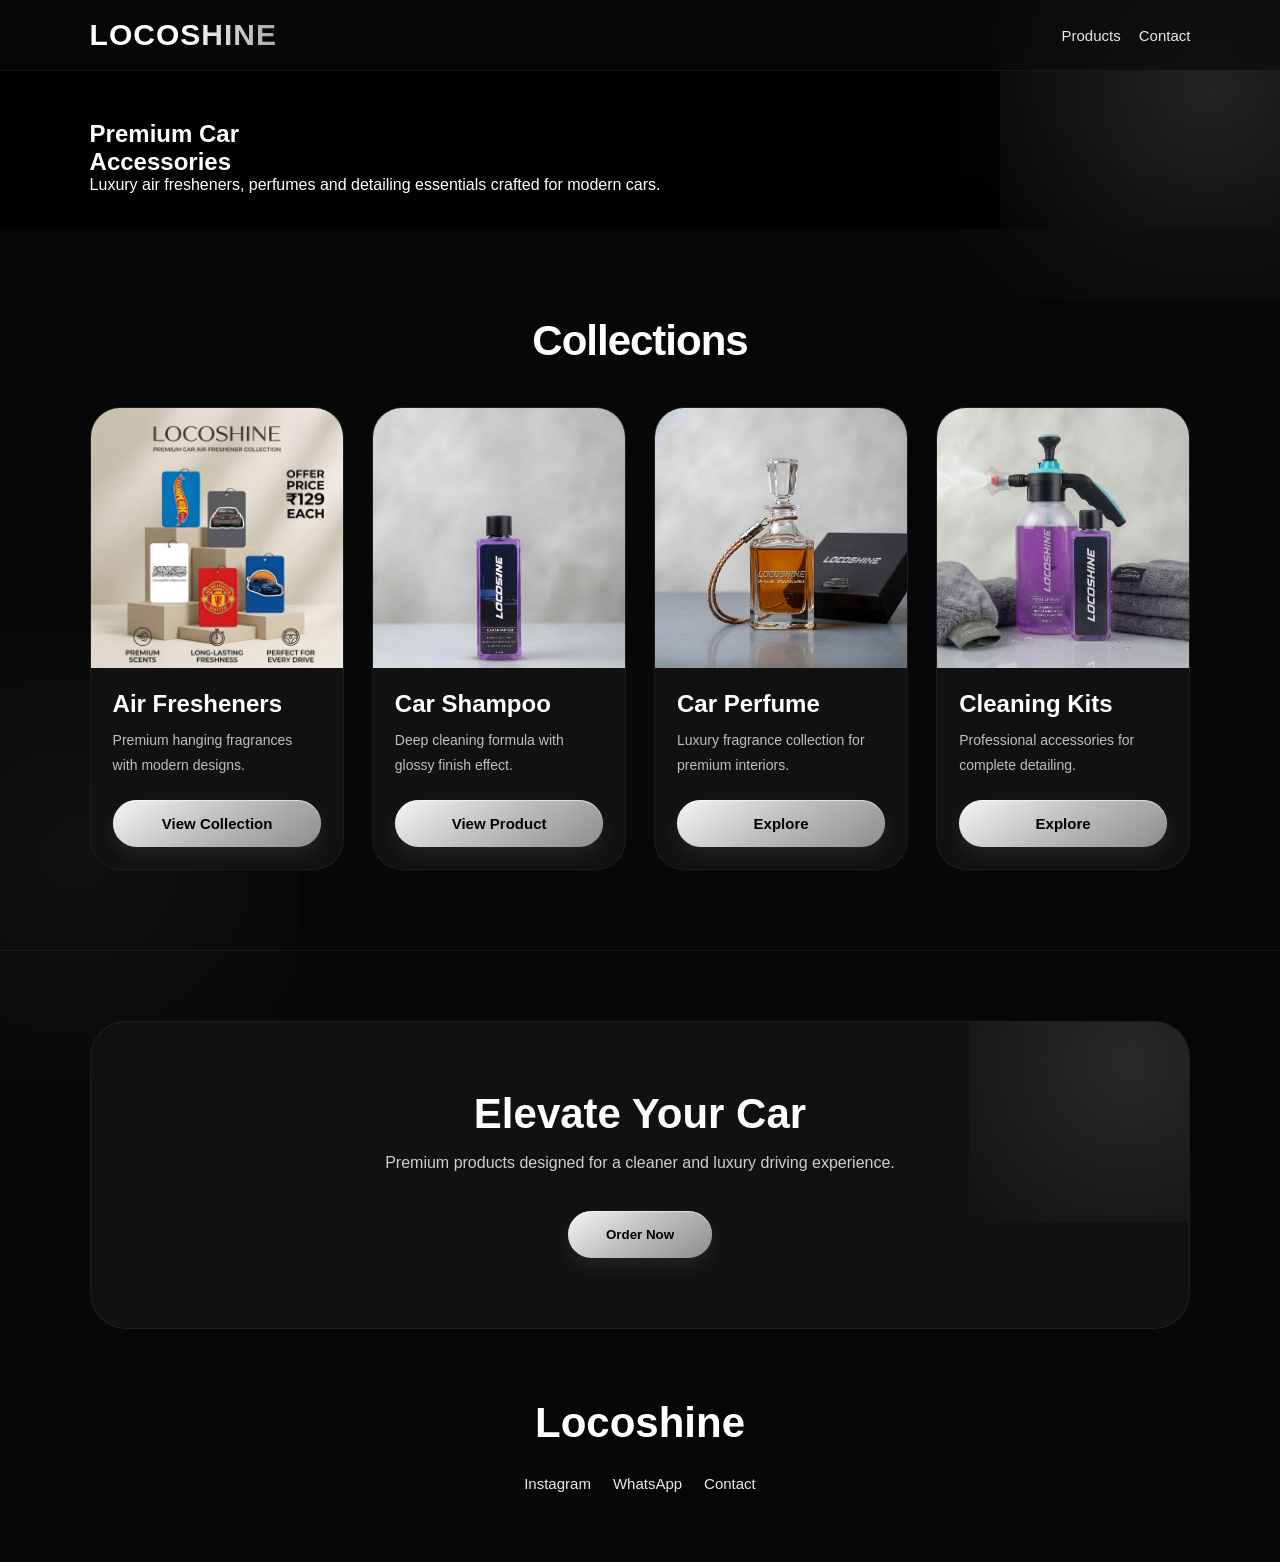
==== commit 25cc911e: "update" ====
--- a/index.html
+++ b/index.html
@@ -15,7 +15,7 @@
 
 <link rel="preconnect" href="https://fonts.gstatic.com" crossorigin>
 
-<link href="https://fonts.googleapis.com/css2?family=Orbitron:wght@500;700;900&display=swap" rel="stylesheet">
+<link href="https://fonts.googleapis.com/css2?family=Rajdhani:wght@400;500;600;700&display=swap" rel="stylesheet">
 
 <link rel="icon" href="photos/logo.jpg">
 
@@ -184,7 +184,7 @@
 Premium products designed for a cleaner and luxury driving experience.
 </p>
 
-<a href="https://wa.me/917592838256" target="_blank">
+<a href="https://wa.me/918089515050" target="_blank">
 
 <button>
 Order Now
@@ -206,7 +206,7 @@
 Instagram
 </a>
 
-<a href="https://wa.me/917592838256">
+<a href="https://wa.me/918089515050">
 WhatsApp
 </a>
 
--- a/style.css
+++ b/style.css
@@ -308,18 +308,29 @@
   }
   
   .hero h1{
-  font-size:78px;
-  line-height:0.95;
-  letter-spacing:-2px;
-  margin-bottom:18px;
-  }
-  
-  .hero-text{
-  font-size:15px;
-  line-height:1.9;
-  color:#cfcfcf;
-  max-width:520px;
-  }
+   animation:titleReveal 1.5s ease forwards;
+   opacity:0;
+   transform:translateY(80px);
+   }
+   
+   .hero-text{
+   animation:fadeText 2s ease forwards;
+   animation-delay:.5s;
+   opacity:0;
+   }
+   
+   @keyframes titleReveal{
+   to{
+   opacity:1;
+   transform:translateY(0);
+   }
+   }
+   
+   @keyframes fadeText{
+   to{
+   opacity:1;
+   }
+   }
   
   /* =========================
      PRODUCTS
@@ -330,9 +341,10 @@
   }
   
   .section-title{
-  text-align:center;
-  margin-bottom:42px;
-  }
+   padding-top:60px;
+   text-align:center;
+   margin-bottom:42px;
+   }
   
   .section-title h2{
   font-size:42px;
